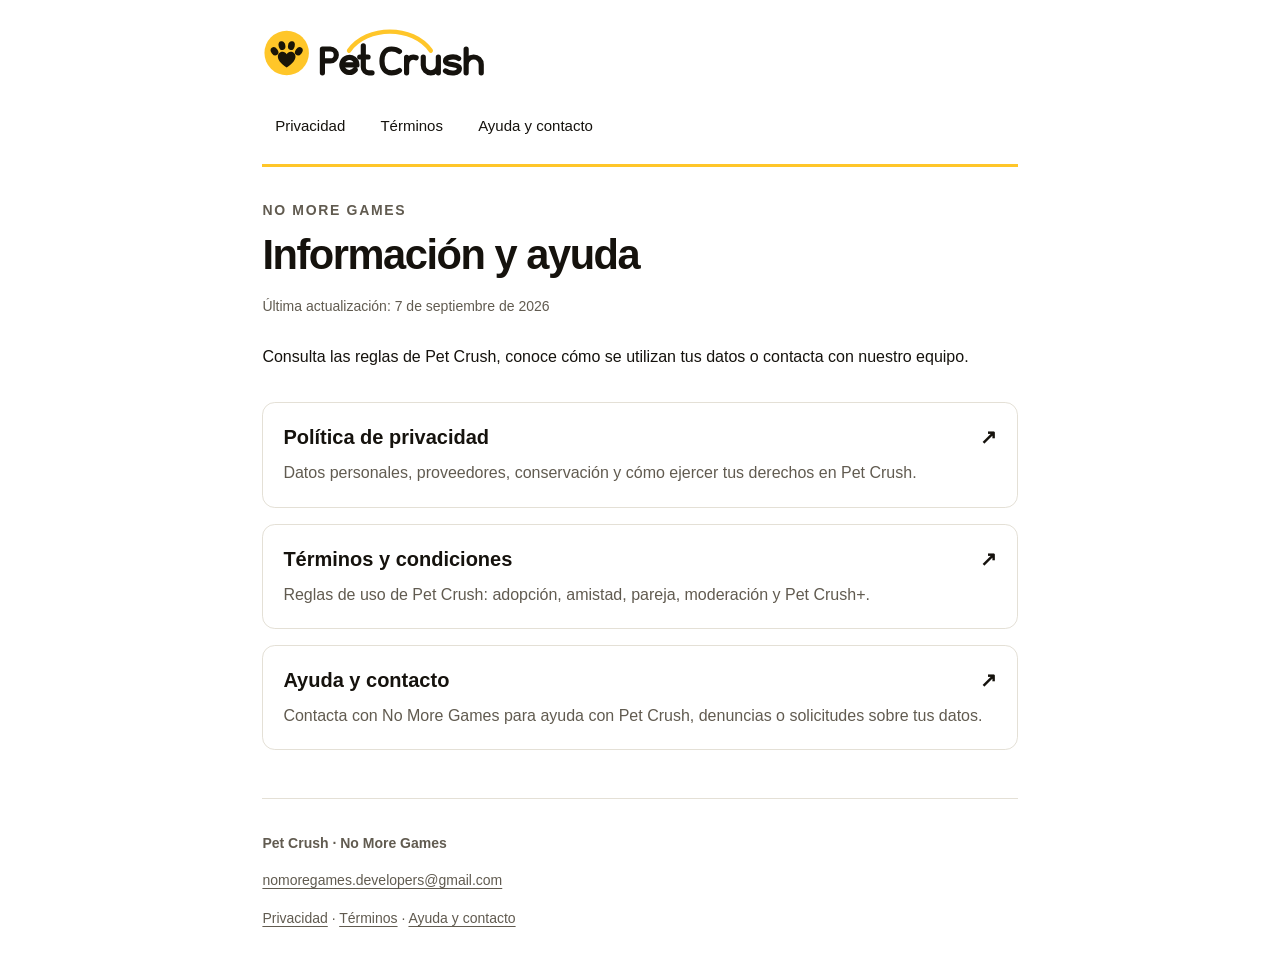
==== index.html @ b800a7b2 "Update public pages and logo for Pet Crush" ====
<!doctype html>
<html lang="es">
<head>
<meta charset="utf-8">
<meta name="viewport" content="width=device-width, initial-scale=1">
<meta name="referrer" content="strict-origin-when-cross-origin">
<title>Información y ayuda · Pet Crush</title>
<meta name="description" content="Privacidad, términos de uso y contacto de soporte de Pet Crush.">
<link rel="canonical" href="https://scastit.github.io/petmatch-legal/">
<link rel="stylesheet" href="styles.css">
</head>
<body>
<a class="skip" href="#lectura">Ir al contenido</a>
<div class="wrap">
  <header>
    <a class="brand" href="index.html" aria-label="Pet Crush: inicio"><img src="brand/logo.svg" width="232" height="54" alt="Pet Crush"></a>
    <nav class="pages" aria-label="Documentos y ayuda"><a href="privacidad.html">Privacidad</a><a href="terminos.html">Términos</a><a href="soporte.html">Ayuda y contacto</a></nav>
  </header>
  <main id="lectura">
    <p class="eyebrow">NO MORE GAMES</p>
    <h1>Información y ayuda</h1>
    <p class="date">Última actualización: 7 de septiembre de 2026</p>
    <p class="intro">Consulta las reglas de Pet Crush, conoce cómo se utilizan tus datos o contacta con nuestro equipo.</p>
    <div class="cards"><a class="card" href="privacidad.html"><h2>Política de privacidad<span aria-hidden="true">↗</span></h2><p>Datos personales, proveedores, conservación y cómo ejercer tus derechos en Pet Crush.</p></a><a class="card" href="terminos.html"><h2>Términos y condiciones<span aria-hidden="true">↗</span></h2><p>Reglas de uso de Pet Crush: adopción, amistad, pareja, moderación y Pet Crush+.</p></a><a class="card" href="soporte.html"><h2>Ayuda y contacto<span aria-hidden="true">↗</span></h2><p>Contacta con No More Games para ayuda con Pet Crush, denuncias o solicitudes sobre tus datos.</p></a></div>
  </main>
  <footer>
    <p><strong>Pet Crush · No More Games</strong></p>
    <p><a href="mailto:nomoregames.developers@gmail.com">nomoregames.developers@gmail.com</a></p>
    <nav aria-label="Enlaces del pie"><a href="privacidad.html">Privacidad</a> · <a href="terminos.html">Términos</a> · <a href="soporte.html">Ayuda y contacto</a></nav>
  </footer>
</div>
</body>
</html>
---- styles.css ----
:root {
  color-scheme: light dark; --yellow:#ffc629; --ink:#15120d; --muted:#615b50;
  --paper:#fff; --panel:#f5f4f0; --line:#e4e0d6; --callout:#fff4cc;
}
* { box-sizing:border-box; }
html { scroll-behavior:smooth; }
body { margin:0; background:var(--paper); color:var(--ink); font:1rem/1.7 -apple-system,BlinkMacSystemFont,"Segoe UI",Roboto,sans-serif; }
.wrap { width:min(100%,50rem); margin:auto; padding:1.6rem 1.4rem 3rem; }
header { padding-bottom:1.2rem; border-bottom:3px solid var(--yellow); }
a { color:inherit; text-underline-offset:.2em; overflow-wrap:anywhere; }
a:focus-visible { outline:3px solid var(--ink); outline-offset:4px; }
.brand { display:inline-flex; align-items:center; gap:.65rem; font-weight:800; font-size:1.25rem; text-decoration:none; }
.paw { display:grid; place-items:center; width:2.5rem; height:2.5rem; background:var(--yellow); border-radius:50%; color:#15120d; }
.pages { display:flex; flex-wrap:wrap; gap:.4rem .6rem; margin-top:1.1rem; }
.pages a { text-decoration:none; padding:.45rem .8rem; font-size:.9375rem; border-radius:.5rem; }
.pages a[aria-current=page] { background:var(--yellow); color:#15120d; font-weight:700; }
.pages a:hover,.card:hover { background:var(--panel); }
.pages a[aria-current=page]:hover { background:var(--yellow); }
main { padding-top:2rem; }
.eyebrow { font-size:.875rem; font-weight:700; letter-spacing:.12em; color:var(--muted); margin:0 0 .5rem; }
h1 { font-size:clamp(1.9rem,5vw,2.6rem); line-height:1.16; letter-spacing:-.035em; margin:0 0 1rem; }
h2 { font-size:1.25rem; line-height:1.4; margin:2.5rem 0 .75rem; }
p { margin:.85rem 0; }
.date,.note { font-size:.875rem; color:var(--muted); }
.intro { margin:1.5rem 0; }
.contents { background:var(--panel); border-radius:.8rem; padding:1rem 1.25rem; margin:2rem 0; }
.contents ul { margin:.6rem 0 0; }
ul { padding-left:1.35rem; }
li { margin:.65rem 0; }
section { scroll-margin-top:1rem; }
aside { background:var(--callout); border-left:4px solid var(--yellow); padding:1rem 1.15rem; border-radius:0 .6rem .6rem 0; margin:1.3rem 0; font-weight:600; }
.button { display:inline-flex; gap:1.5rem; background:var(--yellow); color:#15120d; font-weight:700; text-decoration:none; border-radius:.6rem; padding:.85rem 1.25rem; }
.cards { display:grid; gap:1rem; margin:2rem 0; }
.card { display:block; border:1px solid var(--line); border-radius:.8rem; padding:1.25rem; text-decoration:none; }
.card h2 { display:flex; justify-content:space-between; gap:1rem; margin:0; }
.card p { color:var(--muted); margin:.5rem 0 0; }
footer { margin-top:3rem; border-top:1px solid var(--line); padding-top:1.2rem; font-size:.875rem; color:var(--muted); }
.skip { position:absolute; left:1rem; top:-10rem; background:var(--yellow); color:#15120d; padding:.5rem 1rem; z-index:1; }
.skip:focus { top:.5rem; }
@media(prefers-color-scheme:dark) { :root { --paper:#15120d; --ink:#f5f2ec; --muted:#c2bbae; --panel:#262118; --line:#4b4336; --callout:#332a13; } }
@media(prefers-reduced-motion:reduce) { html { scroll-behavior:auto; } }
@media print { .pages,.contents,.skip { display:none; } :root { --paper:white; --ink:black; --muted:#333; } .wrap { width:100%; padding:0; } }
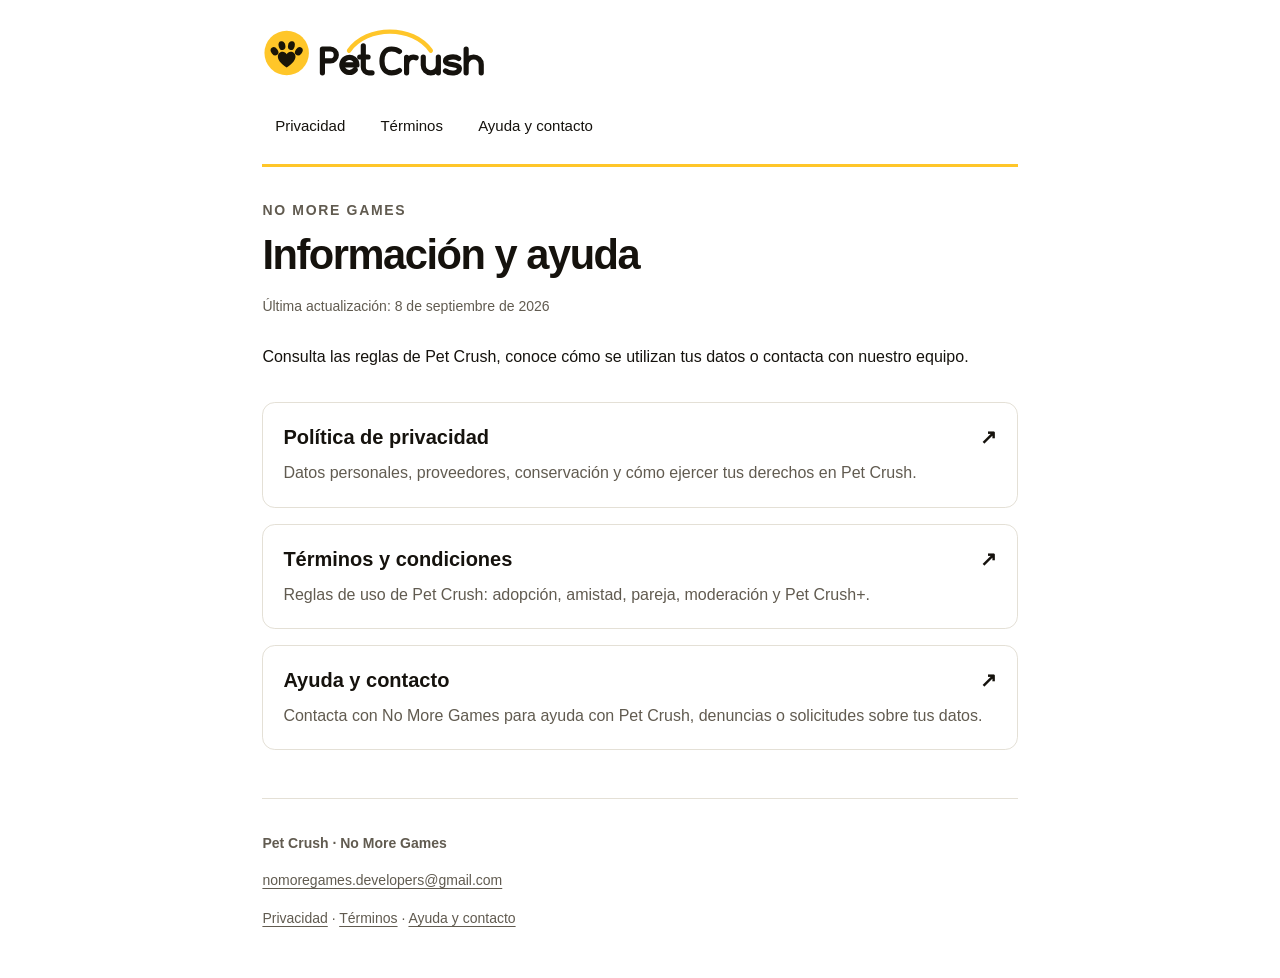
==== commit 6ddfa8f3: "Actualizar fecha de la identidad Pet Crush" ====
--- a/index.html
+++ b/index.html
@@ -19,7 +19,7 @@
   <main id="lectura">
     <p class="eyebrow">NO MORE GAMES</p>
     <h1>Información y ayuda</h1>
-    <p class="date">Última actualización: 7 de septiembre de 2026</p>
+    <p class="date">Última actualización: 8 de septiembre de 2026</p>
     <p class="intro">Consulta las reglas de Pet Crush, conoce cómo se utilizan tus datos o contacta con nuestro equipo.</p>
     <div class="cards"><a class="card" href="privacidad.html"><h2>Política de privacidad<span aria-hidden="true">↗</span></h2><p>Datos personales, proveedores, conservación y cómo ejercer tus derechos en Pet Crush.</p></a><a class="card" href="terminos.html"><h2>Términos y condiciones<span aria-hidden="true">↗</span></h2><p>Reglas de uso de Pet Crush: adopción, amistad, pareja, moderación y Pet Crush+.</p></a><a class="card" href="soporte.html"><h2>Ayuda y contacto<span aria-hidden="true">↗</span></h2><p>Contacta con No More Games para ayuda con Pet Crush, denuncias o solicitudes sobre tus datos.</p></a></div>
   </main>
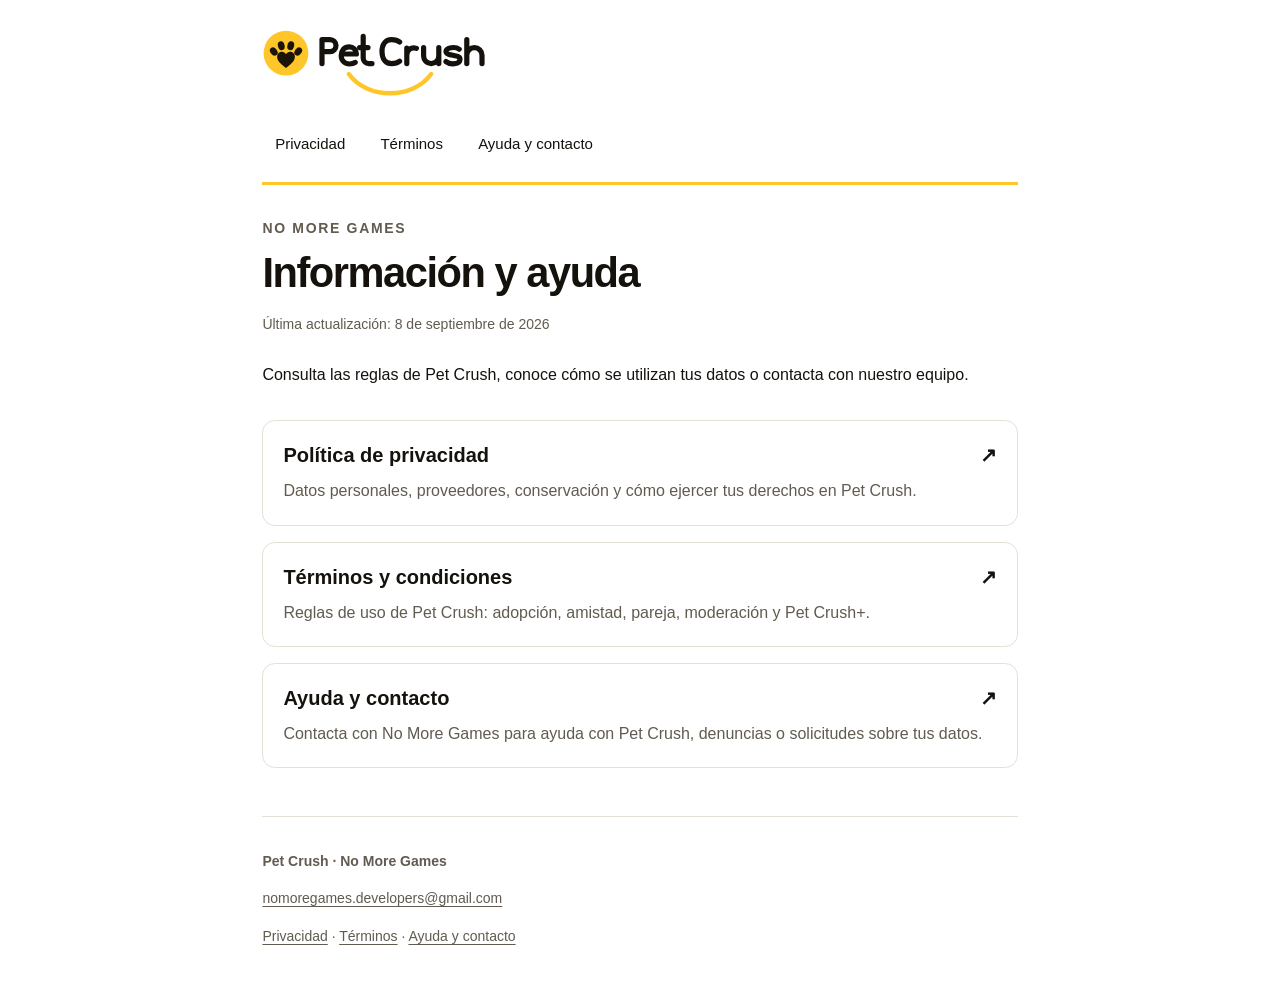
==== commit c252b467: "Use approved Pet Crush logo with lower smile" ====
--- a/index.html
+++ b/index.html
@@ -13,7 +13,7 @@
 <a class="skip" href="#lectura">Ir al contenido</a>
 <div class="wrap">
   <header>
-    <a class="brand" href="index.html" aria-label="Pet Crush: inicio"><img src="brand/logo.svg" width="232" height="54" alt="Pet Crush"></a>
+    <a class="brand" href="index.html" aria-label="Pet Crush: inicio"><img src="brand/logo.svg" width="232" height="72" alt="Pet Crush"></a>
     <nav class="pages" aria-label="Documentos y ayuda"><a href="privacidad.html">Privacidad</a><a href="terminos.html">Términos</a><a href="soporte.html">Ayuda y contacto</a></nav>
   </header>
   <main id="lectura">
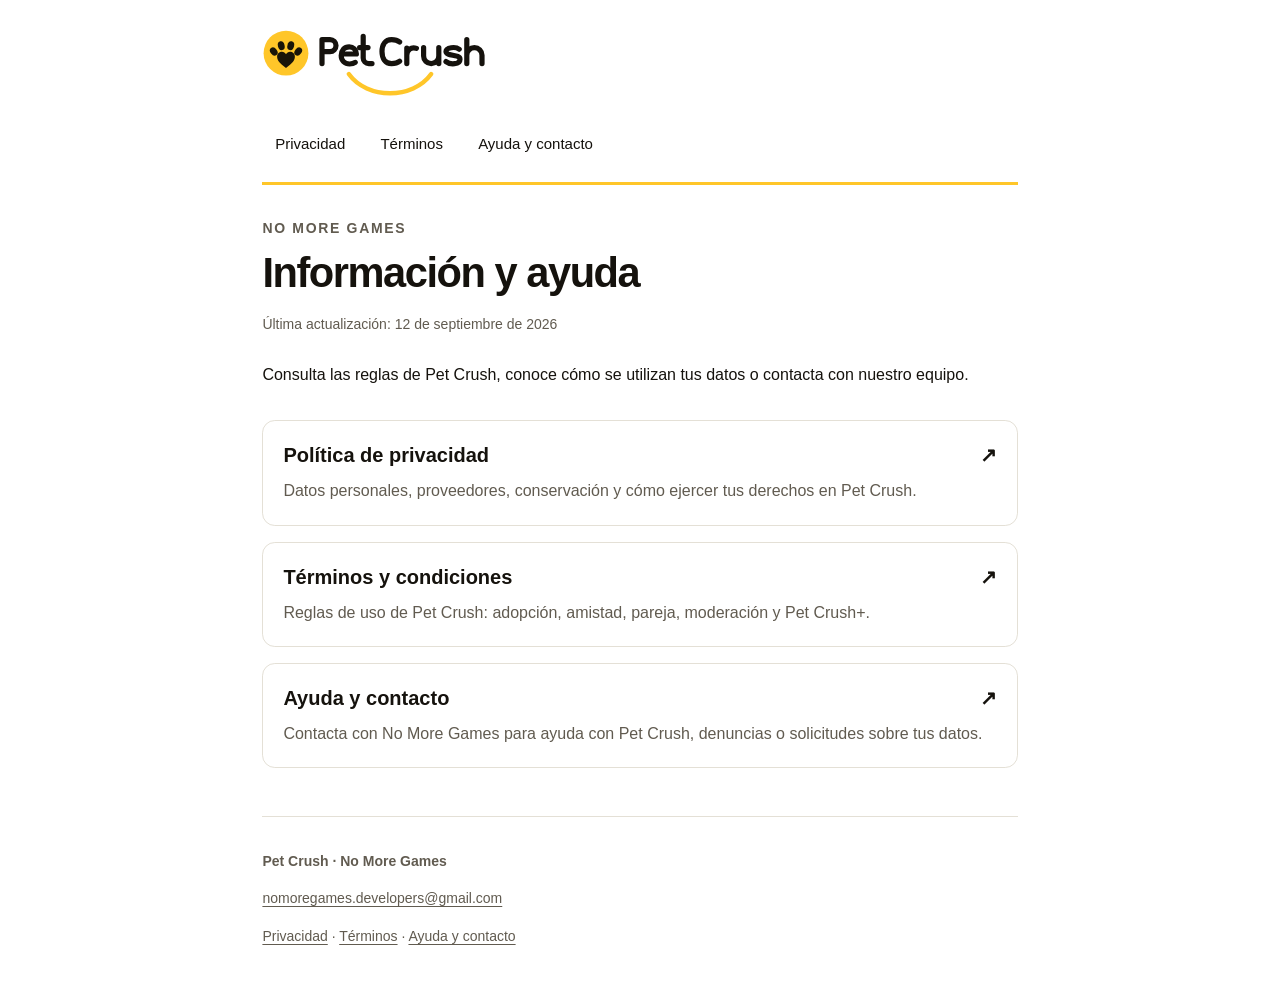
==== commit bf7902ff: "Clarify encounter responsibility and current privacy disclosures" ====
--- a/index.html
+++ b/index.html
@@ -19,7 +19,7 @@
   <main id="lectura">
     <p class="eyebrow">NO MORE GAMES</p>
     <h1>Información y ayuda</h1>
-    <p class="date">Última actualización: 8 de septiembre de 2026</p>
+    <p class="date">Última actualización: 12 de septiembre de 2026</p>
     <p class="intro">Consulta las reglas de Pet Crush, conoce cómo se utilizan tus datos o contacta con nuestro equipo.</p>
     <div class="cards"><a class="card" href="privacidad.html"><h2>Política de privacidad<span aria-hidden="true">↗</span></h2><p>Datos personales, proveedores, conservación y cómo ejercer tus derechos en Pet Crush.</p></a><a class="card" href="terminos.html"><h2>Términos y condiciones<span aria-hidden="true">↗</span></h2><p>Reglas de uso de Pet Crush: adopción, amistad, pareja, moderación y Pet Crush+.</p></a><a class="card" href="soporte.html"><h2>Ayuda y contacto<span aria-hidden="true">↗</span></h2><p>Contacta con No More Games para ayuda con Pet Crush, denuncias o solicitudes sobre tus datos.</p></a></div>
   </main>
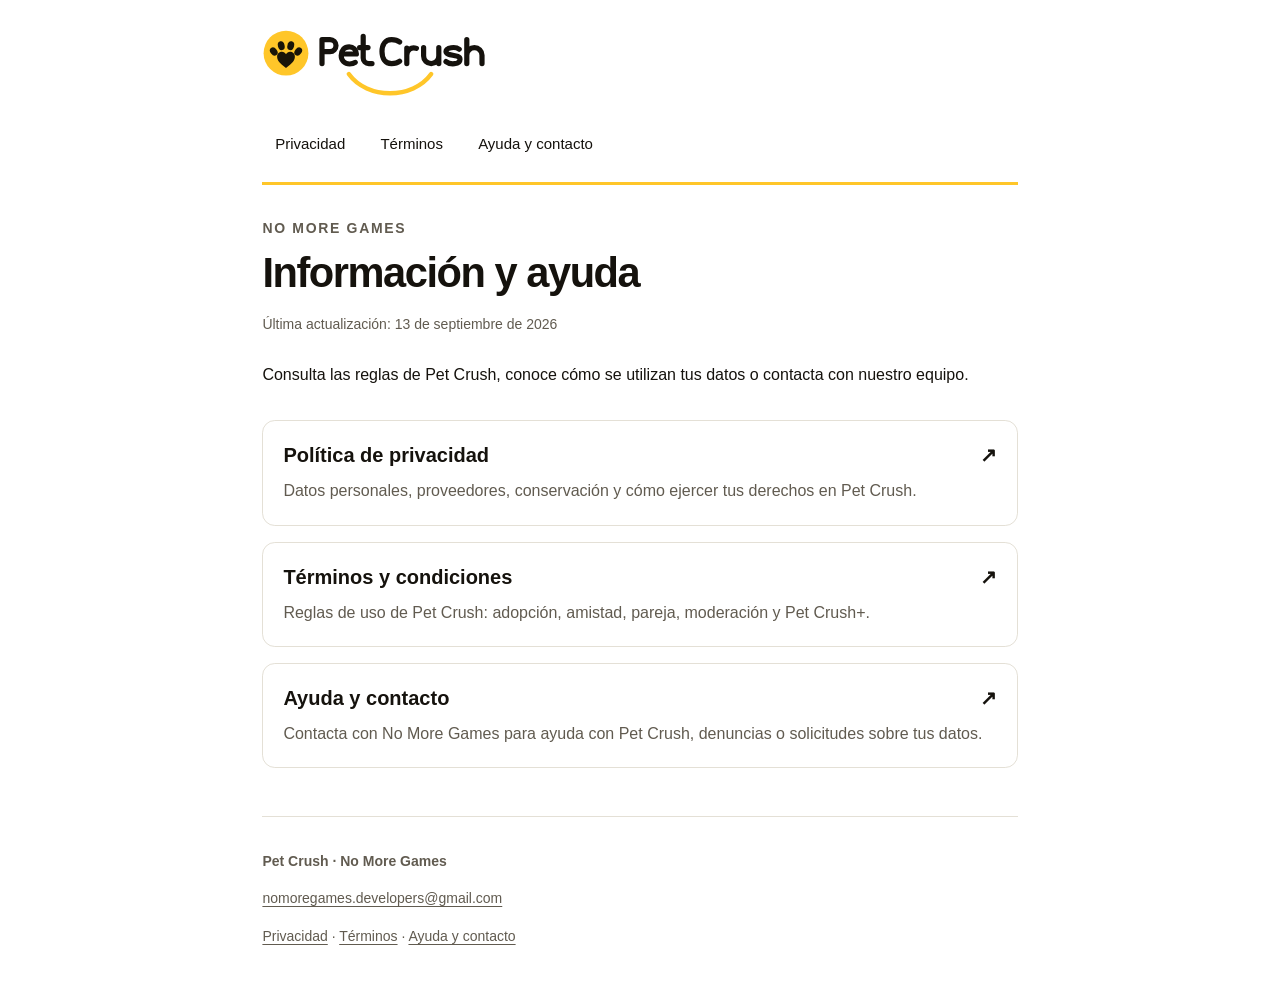
==== commit 7295db95: "Detallar reparto a refugios y consentimiento de adopcion" ====
--- a/index.html
+++ b/index.html
@@ -19,7 +19,7 @@
   <main id="lectura">
     <p class="eyebrow">NO MORE GAMES</p>
     <h1>Información y ayuda</h1>
-    <p class="date">Última actualización: 12 de septiembre de 2026</p>
+    <p class="date">Última actualización: 13 de septiembre de 2026</p>
     <p class="intro">Consulta las reglas de Pet Crush, conoce cómo se utilizan tus datos o contacta con nuestro equipo.</p>
     <div class="cards"><a class="card" href="privacidad.html"><h2>Política de privacidad<span aria-hidden="true">↗</span></h2><p>Datos personales, proveedores, conservación y cómo ejercer tus derechos en Pet Crush.</p></a><a class="card" href="terminos.html"><h2>Términos y condiciones<span aria-hidden="true">↗</span></h2><p>Reglas de uso de Pet Crush: adopción, amistad, pareja, moderación y Pet Crush+.</p></a><a class="card" href="soporte.html"><h2>Ayuda y contacto<span aria-hidden="true">↗</span></h2><p>Contacta con No More Games para ayuda con Pet Crush, denuncias o solicitudes sobre tus datos.</p></a></div>
   </main>
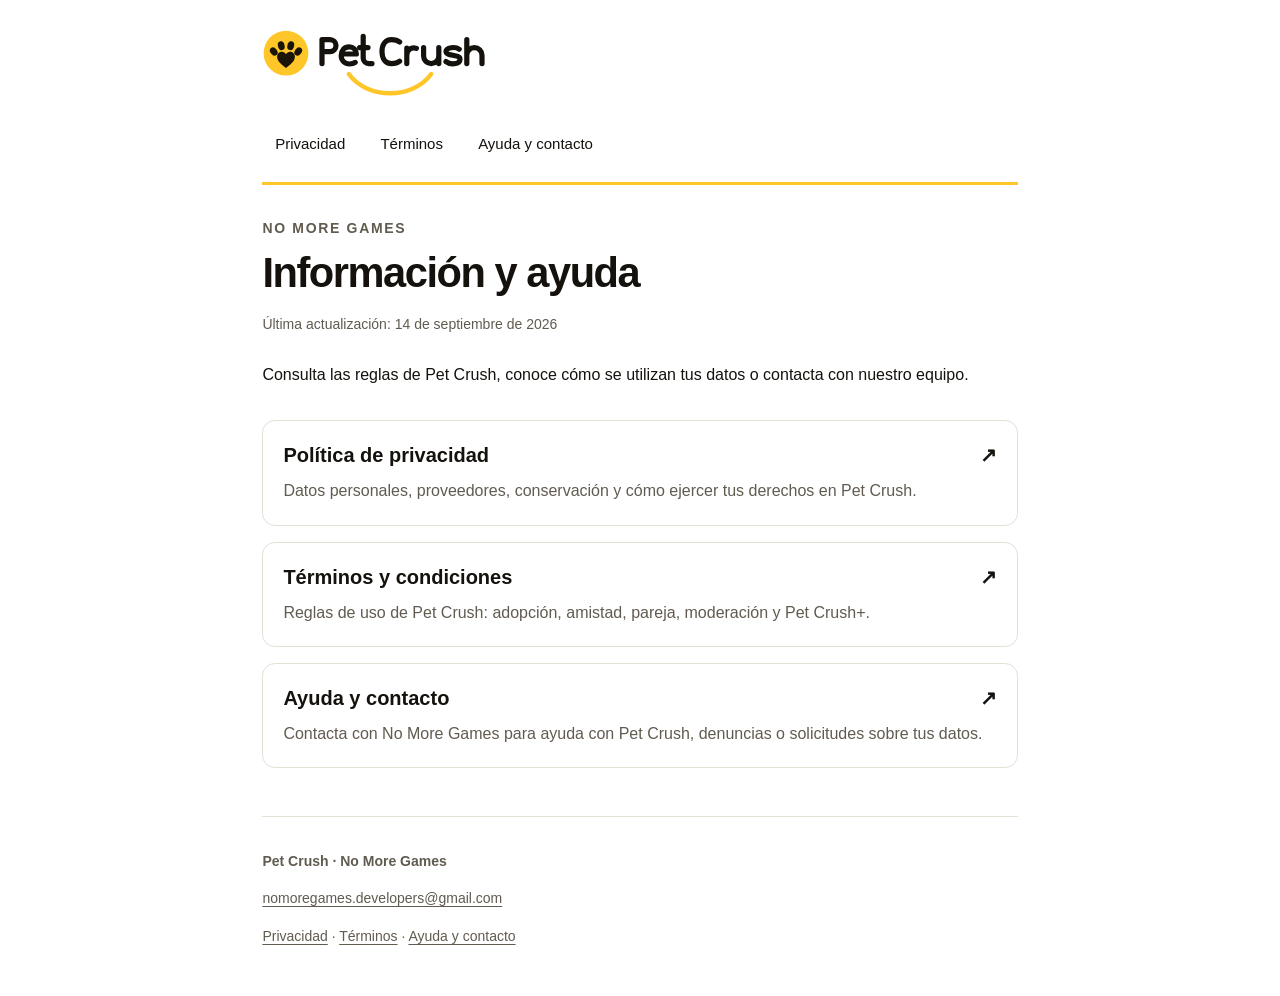
==== commit e5f5334d: "Informar diagnosticos de errores con Sentry" ====
--- a/index.html
+++ b/index.html
@@ -19,7 +19,7 @@
   <main id="lectura">
     <p class="eyebrow">NO MORE GAMES</p>
     <h1>Información y ayuda</h1>
-    <p class="date">Última actualización: 13 de septiembre de 2026</p>
+    <p class="date">Última actualización: 14 de septiembre de 2026</p>
     <p class="intro">Consulta las reglas de Pet Crush, conoce cómo se utilizan tus datos o contacta con nuestro equipo.</p>
     <div class="cards"><a class="card" href="privacidad.html"><h2>Política de privacidad<span aria-hidden="true">↗</span></h2><p>Datos personales, proveedores, conservación y cómo ejercer tus derechos en Pet Crush.</p></a><a class="card" href="terminos.html"><h2>Términos y condiciones<span aria-hidden="true">↗</span></h2><p>Reglas de uso de Pet Crush: adopción, amistad, pareja, moderación y Pet Crush+.</p></a><a class="card" href="soporte.html"><h2>Ayuda y contacto<span aria-hidden="true">↗</span></h2><p>Contacta con No More Games para ayuda con Pet Crush, denuncias o solicitudes sobre tus datos.</p></a></div>
   </main>
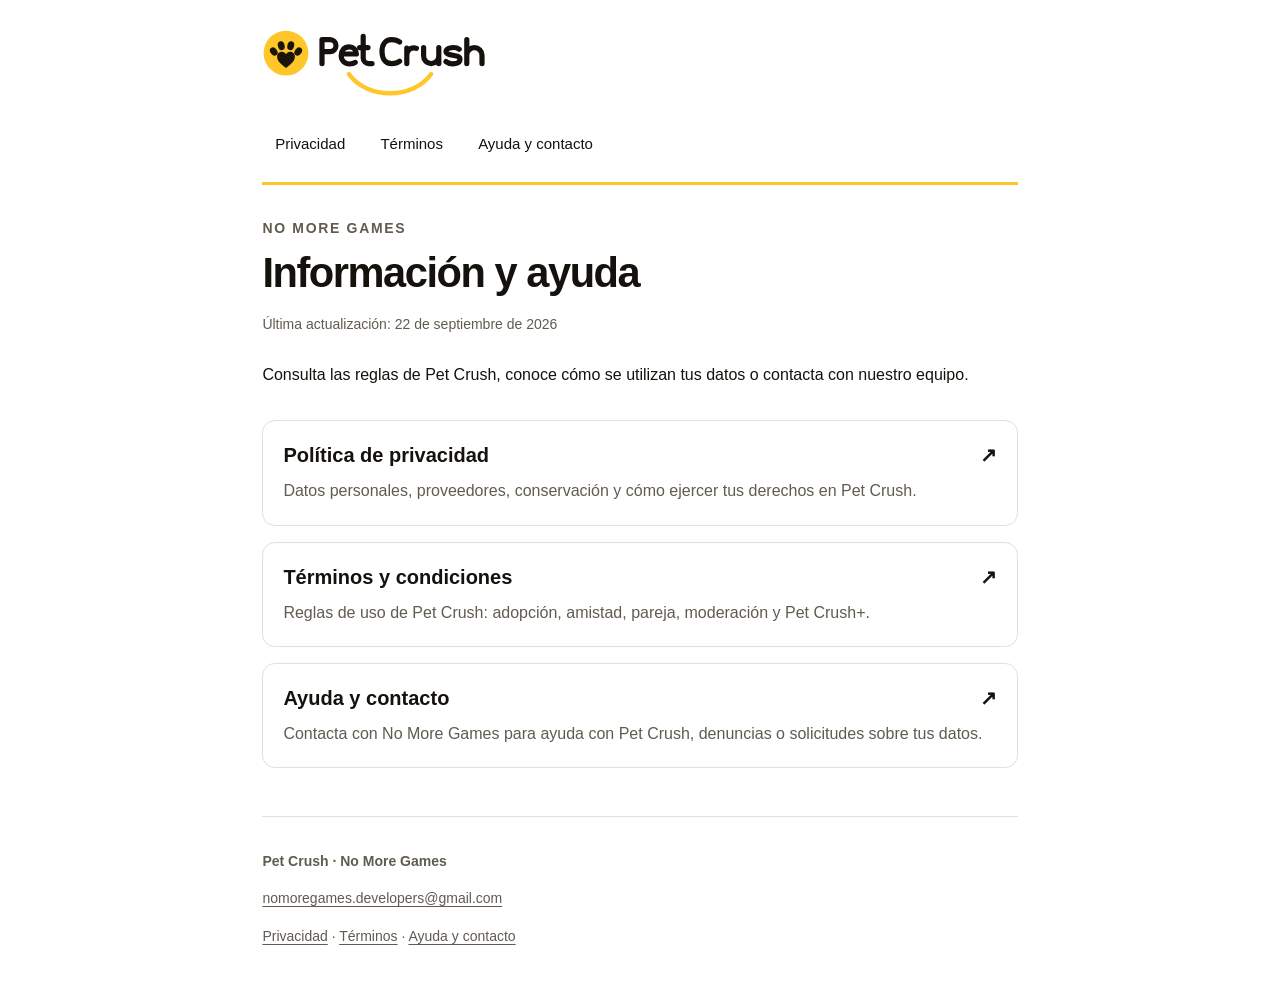
==== commit 87e82ab7: "Explicar retencion y borrado automatico de Twilio Verify" ====
--- a/index.html
+++ b/index.html
@@ -19,7 +19,7 @@
   <main id="lectura">
     <p class="eyebrow">NO MORE GAMES</p>
     <h1>Información y ayuda</h1>
-    <p class="date">Última actualización: 14 de septiembre de 2026</p>
+    <p class="date">Última actualización: 22 de septiembre de 2026</p>
     <p class="intro">Consulta las reglas de Pet Crush, conoce cómo se utilizan tus datos o contacta con nuestro equipo.</p>
     <div class="cards"><a class="card" href="privacidad.html"><h2>Política de privacidad<span aria-hidden="true">↗</span></h2><p>Datos personales, proveedores, conservación y cómo ejercer tus derechos en Pet Crush.</p></a><a class="card" href="terminos.html"><h2>Términos y condiciones<span aria-hidden="true">↗</span></h2><p>Reglas de uso de Pet Crush: adopción, amistad, pareja, moderación y Pet Crush+.</p></a><a class="card" href="soporte.html"><h2>Ayuda y contacto<span aria-hidden="true">↗</span></h2><p>Contacta con No More Games para ayuda con Pet Crush, denuncias o solicitudes sobre tus datos.</p></a></div>
   </main>
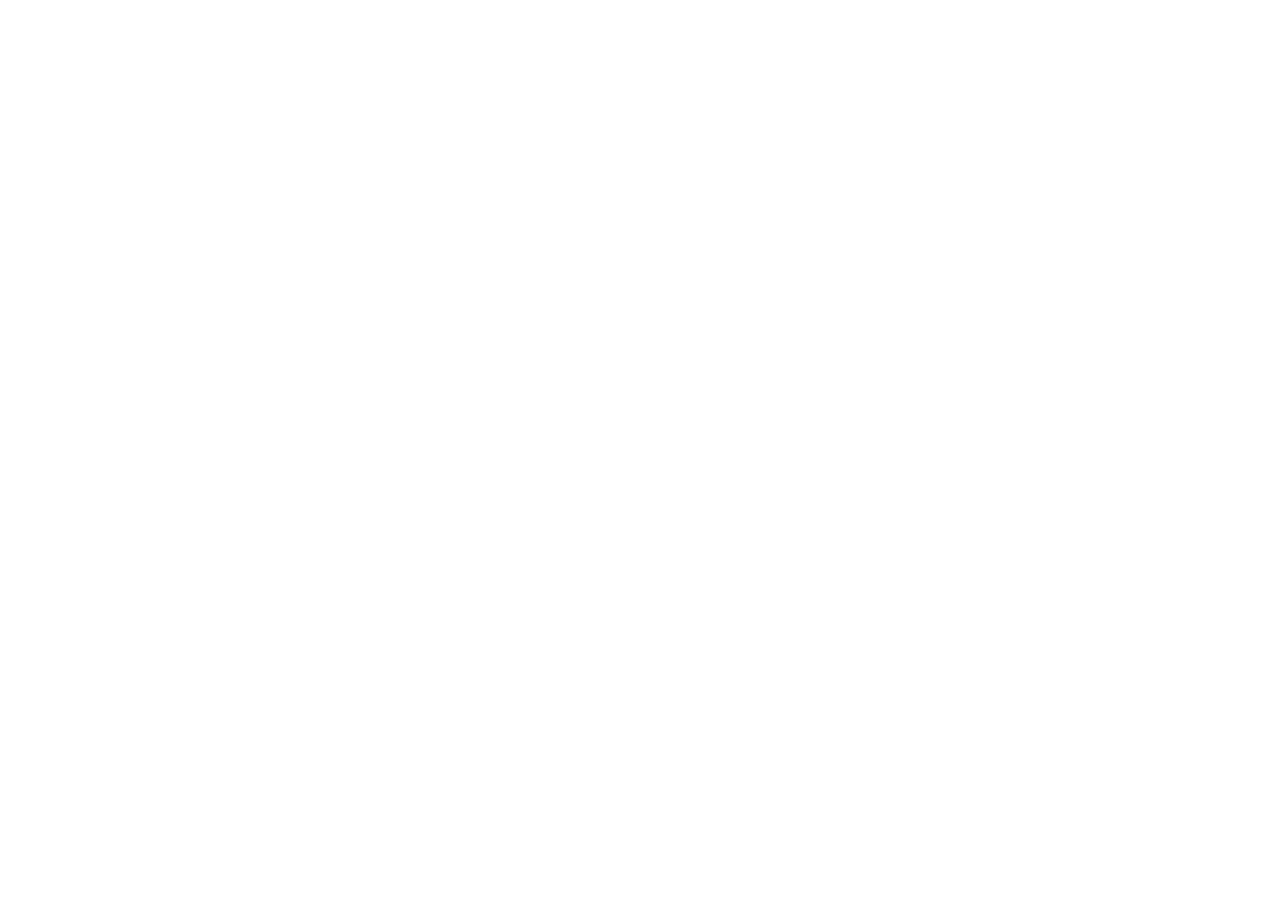
==== commit 60167cd2: "docs: redirect legacy legal pages to the unified Pet Crush site" ====
--- a/index.html
+++ b/index.html
@@ -3,31 +3,12 @@
 <head>
 <meta charset="utf-8">
 <meta name="viewport" content="width=device-width, initial-scale=1">
-<meta name="referrer" content="strict-origin-when-cross-origin">
 <title>Información y ayuda · Pet Crush</title>
-<meta name="description" content="Privacidad, términos de uso y contacto de soporte de Pet Crush.">
-<link rel="canonical" href="https://scastit.github.io/petmatch-legal/">
-<link rel="stylesheet" href="styles.css">
+<link rel="canonical" href="https://petcrush.cl/legal/">
+<meta http-equiv="refresh" content="0; url=https://petcrush.cl/legal/">
+<script>window.location.replace("https://petcrush.cl/legal/" + window.location.search + window.location.hash);</script>
 </head>
 <body>
-<a class="skip" href="#lectura">Ir al contenido</a>
-<div class="wrap">
-  <header>
-    <a class="brand" href="index.html" aria-label="Pet Crush: inicio"><img src="brand/logo.svg" width="232" height="72" alt="Pet Crush"></a>
-    <nav class="pages" aria-label="Documentos y ayuda"><a href="privacidad.html">Privacidad</a><a href="terminos.html">Términos</a><a href="soporte.html">Ayuda y contacto</a></nav>
-  </header>
-  <main id="lectura">
-    <p class="eyebrow">NO MORE GAMES</p>
-    <h1>Información y ayuda</h1>
-    <p class="date">Última actualización: 22 de septiembre de 2026</p>
-    <p class="intro">Consulta las reglas de Pet Crush, conoce cómo se utilizan tus datos o contacta con nuestro equipo.</p>
-    <div class="cards"><a class="card" href="privacidad.html"><h2>Política de privacidad<span aria-hidden="true">↗</span></h2><p>Datos personales, proveedores, conservación y cómo ejercer tus derechos en Pet Crush.</p></a><a class="card" href="terminos.html"><h2>Términos y condiciones<span aria-hidden="true">↗</span></h2><p>Reglas de uso de Pet Crush: adopción, amistad, pareja, moderación y Pet Crush+.</p></a><a class="card" href="soporte.html"><h2>Ayuda y contacto<span aria-hidden="true">↗</span></h2><p>Contacta con No More Games para ayuda con Pet Crush, denuncias o solicitudes sobre tus datos.</p></a></div>
-  </main>
-  <footer>
-    <p><strong>Pet Crush · No More Games</strong></p>
-    <p><a href="mailto:nomoregames.developers@gmail.com">nomoregames.developers@gmail.com</a></p>
-    <nav aria-label="Enlaces del pie"><a href="privacidad.html">Privacidad</a> · <a href="terminos.html">Términos</a> · <a href="soporte.html">Ayuda y contacto</a></nav>
-  </footer>
-</div>
+<main><h1>Información y ayuda · Pet Crush</h1><p>Esta página está disponible en el sitio oficial de Pet Crush.</p><p><a href="https://petcrush.cl/legal/">Continuar a petcrush.cl</a></p></main>
 </body>
 </html>
